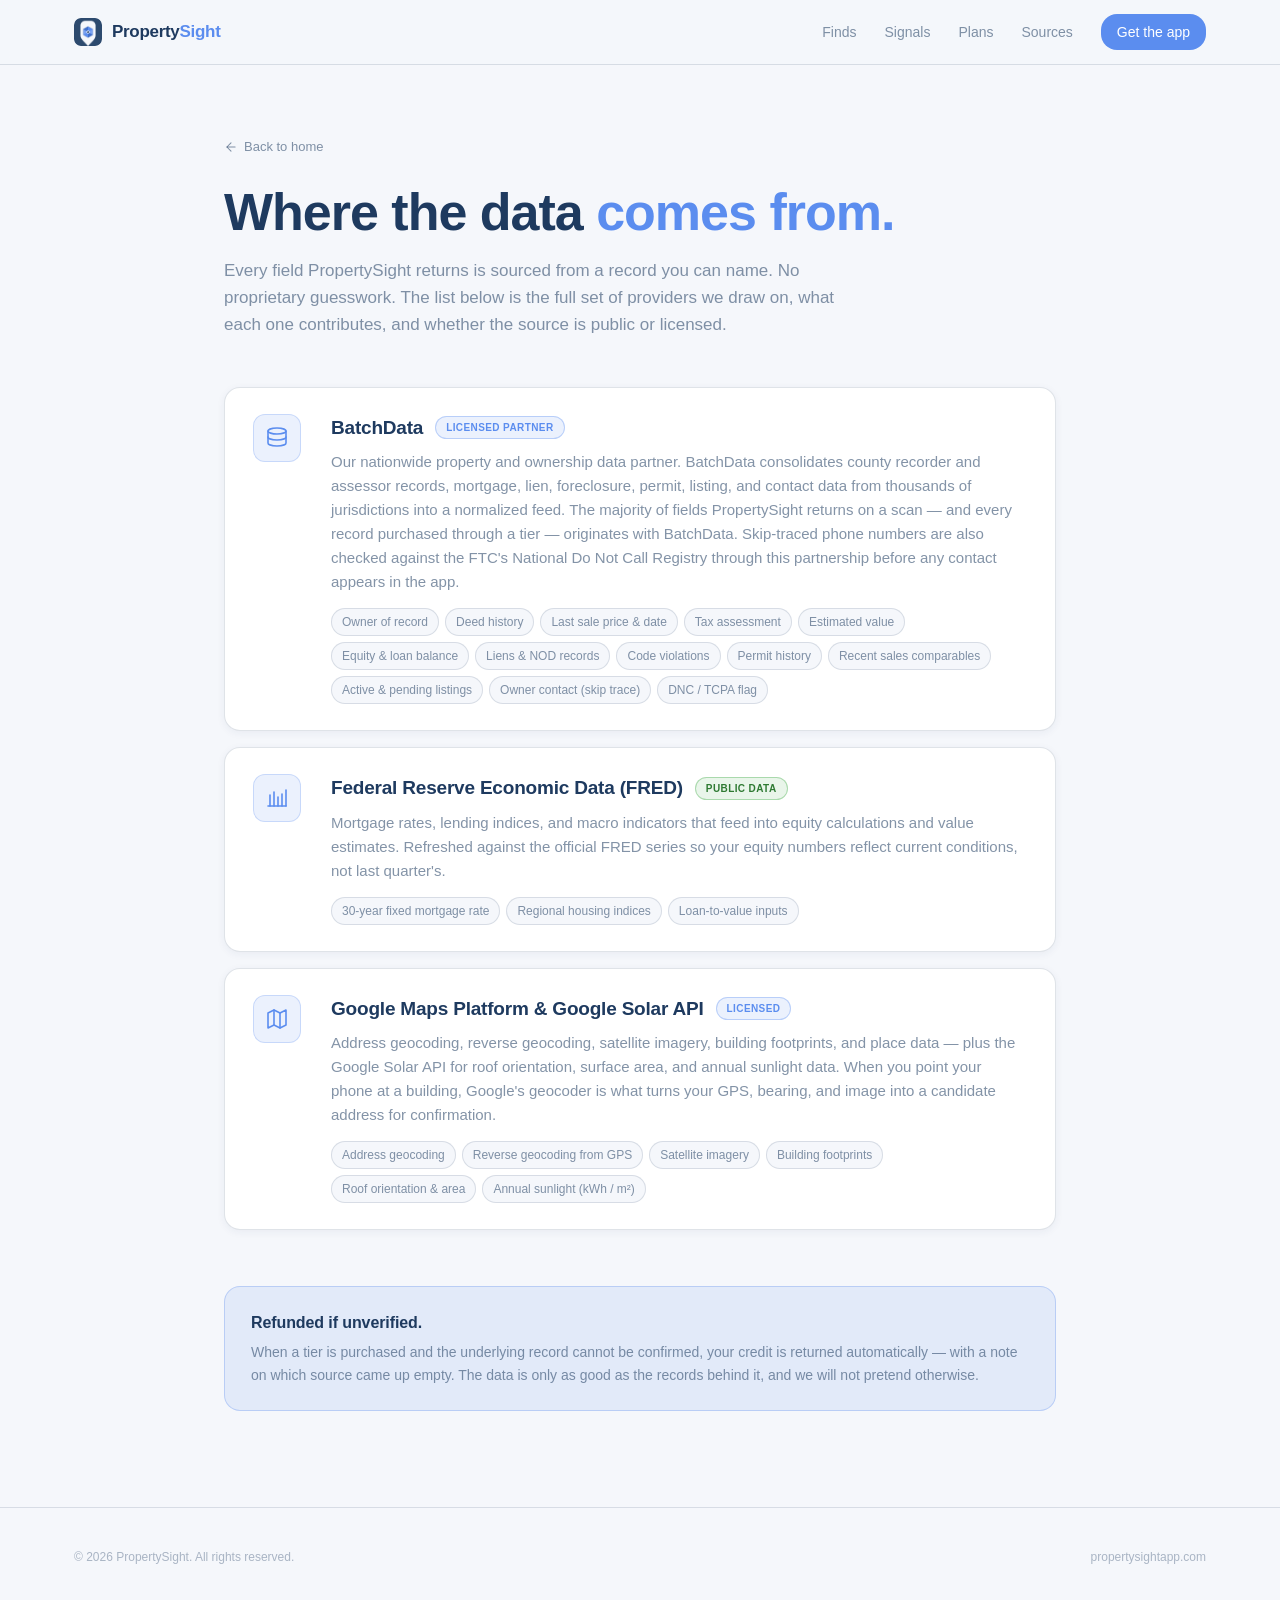
==== data-sources.html @ 175a54fc "Add files via upload" ====
<!DOCTYPE html>
<html lang="en">
<head>
  <meta charset="UTF-8" />
  <meta name="viewport" content="width=device-width, initial-scale=1.0" />
  <title>Data Sources — PropertySight</title>
  <meta name="description" content="Where PropertySight's property data comes from — county records, federal data, mapping providers, and licensed property-data partners." />
  <link rel="icon" type="image/png" href="assets/propertysight_icon.png" />
  <link rel="stylesheet" href="styles.css" />
  <style>
    .doc {
      max-width: 880px;
      margin: 0 auto;
      padding: 72px 24px 96px;
    }
    .doc-head h1 {
      font-size: clamp(36px, 5vw, 52px);
      font-weight: 700;
      letter-spacing: -1px;
      line-height: 1.05;
      margin: 0;
      text-wrap: balance;
    }
    .doc-head h1 .accent { color: var(--accent); }
    .doc-head .lead {
      margin-top: 18px;
      font-size: 17px;
      line-height: 1.6;
      color: var(--fg-muted);
      max-width: 640px;
    }
    .doc .back {
      display: inline-flex;
      align-items: center;
      gap: 6px;
      font-size: 13px;
      color: var(--fg-muted);
      text-decoration: none;
      margin-bottom: 28px;
    }
    .doc .back:hover { color: var(--fg); }

    .source-list {
      margin-top: 48px;
      display: flex;
      flex-direction: column;
      gap: 16px;
    }
    .source {
      background: var(--surface);
      border: 1px solid var(--border);
      border-radius: var(--r-md);
      padding: 26px 28px;
      box-shadow: var(--shadow-card);
      display: grid;
      grid-template-columns: 56px 1fr;
      gap: 22px;
      align-items: start;
    }
    @media (max-width: 640px) {
      .source { grid-template-columns: 1fr; gap: 14px; padding: 22px; }
    }
    .source-ic {
      width: 48px; height: 48px;
      border-radius: 12px;
      background: var(--accent-soft);
      border: 1px solid rgba(91,141,239,0.25);
      display: inline-flex; align-items: center; justify-content: center;
      color: var(--accent);
    }
    .source-head {
      display: flex;
      align-items: center;
      gap: 12px;
      flex-wrap: wrap;
      margin-bottom: 8px;
    }
    .source-title {
      font-size: 19px;
      font-weight: 700;
      letter-spacing: -0.2px;
      color: var(--fg);
      margin: 0;
    }
    .source-kind {
      display: inline-flex;
      align-items: center;
      padding: 3px 10px;
      border-radius: 9999px;
      font-size: 10px;
      font-weight: 600;
      letter-spacing: 0.4px;
      text-transform: uppercase;
      background: var(--accent-soft);
      border: 1px solid rgba(91,141,239,0.35);
      color: var(--accent);
    }
    .source-kind.public {
      background: rgba(76,175,80,0.12);
      border-color: rgba(76,175,80,0.4);
      color: #2f7a33;
    }
    .source-body {
      font-size: 15px;
      line-height: 1.6;
      color: var(--fg-muted);
      margin: 0 0 14px;
    }
    .source-fields {
      list-style: none;
      padding: 0;
      margin: 0;
      display: flex;
      flex-wrap: wrap;
      gap: 6px;
    }
    .source-fields li {
      font-size: 12px;
      font-weight: 500;
      padding: 4px 10px;
      border-radius: 9999px;
      background: var(--bg);
      border: 1px solid var(--border);
      color: var(--fg-muted);
    }

    .doc-note {
      margin-top: 56px;
      padding: 24px 26px;
      background: var(--accent-soft);
      border: 1px solid rgba(91,141,239,0.3);
      border-radius: var(--r-md);
    }
    .doc-note h3 {
      font-size: 16px;
      font-weight: 700;
      color: var(--fg);
      margin: 0 0 6px;
      letter-spacing: -0.1px;
    }
    .doc-note p {
      font-size: 14px;
      line-height: 1.6;
      color: var(--fg-muted);
      margin: 0;
    }
  </style>
</head>
<body>

  <nav class="nav">
    <div class="container nav-inner">
      <a class="nav-brand" href="index.html">
        <img src="assets/propertysight_icon.png" alt="" />
        <span class="word">Property<span class="sight">Sight</span></span>
      </a>
      <div class="nav-links">
        <a href="index.html#finds">Finds</a>
        <a href="index.html#signals">Signals</a>
        <a href="index.html#unlocks">Plans</a>
        <a href="data-sources.html">Sources</a>
        <a class="store-pill" href="index.html">Get the app</a>
      </div>
    </div>
  </nav>

  <main class="doc">
    <a class="back" href="index.html">
      <svg width="14" height="14" viewBox="0 0 24 24" fill="none" stroke="currentColor" stroke-width="1.8" stroke-linecap="round" stroke-linejoin="round">
        <line x1="19" y1="12" x2="5" y2="12"/>
        <polyline points="12 19 5 12 12 5"/>
      </svg>
      Back to home
    </a>

    <div class="doc-head">
      <h1>Where the data <span class="accent">comes from.</span></h1>
      <p class="lead">Every field PropertySight returns is sourced from a record you can name. No proprietary guesswork. The list below is the full set of providers we draw on, what each one contributes, and whether the source is public or licensed.</p>
    </div>

    <div class="source-list">

      <!-- BatchData -->
      <div class="source">
        <div class="source-ic">
          <svg width="24" height="24" viewBox="0 0 24 24" fill="none" stroke="currentColor" stroke-width="1.6" stroke-linecap="round" stroke-linejoin="round">
            <ellipse cx="12" cy="5" rx="9" ry="3"/>
            <path d="M3 5v6c0 1.66 4.03 3 9 3s9-1.34 9-3V5"/>
            <path d="M3 11v6c0 1.66 4.03 3 9 3s9-1.34 9-3v-6"/>
          </svg>
        </div>
        <div>
          <div class="source-head">
            <h2 class="source-title">BatchData</h2>
            <span class="source-kind">Licensed partner</span>
          </div>
          <p class="source-body">Our nationwide property and ownership data partner. BatchData consolidates county recorder and assessor records, mortgage, lien, foreclosure, permit, listing, and contact data from thousands of jurisdictions into a normalized feed. The majority of fields PropertySight returns on a scan — and every record purchased through a tier — originates with BatchData. Skip-traced phone numbers are also checked against the FTC's National Do Not Call Registry through this partnership before any contact appears in the app.</p>
          <ul class="source-fields">
            <li>Owner of record</li>
            <li>Deed history</li>
            <li>Last sale price &amp; date</li>
            <li>Tax assessment</li>
            <li>Estimated value</li>
            <li>Equity &amp; loan balance</li>
            <li>Liens &amp; NOD records</li>
            <li>Code violations</li>
            <li>Permit history</li>
            <li>Recent sales comparables</li>
            <li>Active &amp; pending listings</li>
            <li>Owner contact (skip trace)</li>
            <li>DNC / TCPA flag</li>
          </ul>
        </div>
      </div>

      <!-- Federal Reserve -->
      <div class="source">
        <div class="source-ic">
          <svg width="24" height="24" viewBox="0 0 24 24" fill="none" stroke="currentColor" stroke-width="1.6" stroke-linecap="round" stroke-linejoin="round">
            <path d="M3 20h18"/>
            <path d="M5 20V9"/><path d="M9 20V6"/>
            <path d="M13 20V11"/><path d="M17 20V8"/>
            <path d="M21 20V4"/>
          </svg>
        </div>
        <div>
          <div class="source-head">
            <h2 class="source-title">Federal Reserve Economic Data (FRED)</h2>
            <span class="source-kind public">Public data</span>
          </div>
          <p class="source-body">Mortgage rates, lending indices, and macro indicators that feed into equity calculations and value estimates. Refreshed against the official FRED series so your equity numbers reflect current conditions, not last quarter's.</p>
          <ul class="source-fields">
            <li>30-year fixed mortgage rate</li>
            <li>Regional housing indices</li>
            <li>Loan-to-value inputs</li>
          </ul>
        </div>
      </div>

      <!-- Google Maps + Solar -->
      <div class="source">
        <div class="source-ic">
          <svg width="24" height="24" viewBox="0 0 24 24" fill="none" stroke="currentColor" stroke-width="1.6" stroke-linecap="round" stroke-linejoin="round">
            <polygon points="3 6 9 3 15 6 21 3 21 18 15 21 9 18 3 21 3 6"/>
            <line x1="9" y1="3" x2="9" y2="18"/>
            <line x1="15" y1="6" x2="15" y2="21"/>
          </svg>
        </div>
        <div>
          <div class="source-head">
            <h2 class="source-title">Google Maps Platform &amp; Google Solar API</h2>
            <span class="source-kind">Licensed</span>
          </div>
          <p class="source-body">Address geocoding, reverse geocoding, satellite imagery, building footprints, and place data — plus the Google Solar API for roof orientation, surface area, and annual sunlight data. When you point your phone at a building, Google's geocoder is what turns your GPS, bearing, and image into a candidate address for confirmation.</p>
          <ul class="source-fields">
            <li>Address geocoding</li>
            <li>Reverse geocoding from GPS</li>
            <li>Satellite imagery</li>
            <li>Building footprints</li>
            <li>Roof orientation &amp; area</li>
            <li>Annual sunlight (kWh / m²)</li>
          </ul>
        </div>
      </div>

      <!-- removed: Recent sales card (folded into BatchData) -->

      <!-- removed: DNC card (folded into BatchData) -->

    </div>

    <div class="doc-note">
      <h3>Refunded if unverified.</h3>
      <p>When a tier is purchased and the underlying record cannot be confirmed, your credit is returned automatically — with a note on which source came up empty. The data is only as good as the records behind it, and we will not pretend otherwise.</p>
    </div>

  </main>

  <footer class="footer">
    <div class="container">
      <div class="footer-meta" style="margin-top:0;border-top:0;padding-top:0;">
        <span>© 2026 PropertySight. All rights reserved.</span>
        <span>propertysightapp.com</span>
      </div>
    </div>
  </footer>

</body>
</html>
---- styles.css ----
/* ============================================================
   PropertySight marketing site
   Layered on top of assets/colors_and_type.css
   ============================================================ */

@import "assets/colors_and_type.css";

* { box-sizing: border-box; }
html, body { margin: 0; padding: 0; }
body {
  background: var(--bg);
  color: var(--fg);
  font-family: var(--font-sans);
  font-size: var(--t-body-size);
  line-height: 1.5;
  -webkit-font-smoothing: antialiased;
}

a { color: inherit; }

.container {
  width: 100%;
  max-width: 1180px;
  margin: 0 auto;
  padding: 0 24px;
}

/* ── Site nav ─────────────────────────────────────────────── */
.nav {
  position: sticky;
  top: 0;
  z-index: 20;
  background: rgba(245, 247, 251, 0.82);
  backdrop-filter: saturate(140%) blur(8px);
  -webkit-backdrop-filter: saturate(140%) blur(8px);
  border-bottom: 1px solid var(--border);
}
.nav-inner {
  display: flex;
  align-items: center;
  justify-content: space-between;
  height: 64px;
}
.nav-brand {
  display: inline-flex;
  align-items: center;
  gap: 10px;
  text-decoration: none;
  color: var(--fg);
}
.nav-brand img { width: 28px; height: 28px; border-radius: 7px; }
.nav-brand .word {
  font-size: 17px;
  font-weight: 700;
  letter-spacing: -0.3px;
}
.nav-brand .word .sight { color: var(--accent); }
.nav-links {
  display: inline-flex;
  align-items: center;
  gap: 28px;
}
.nav-links a {
  font-size: 14px;
  font-weight: 500;
  color: var(--fg-muted);
  text-decoration: none;
  transition: color var(--t-fast) var(--ease);
}
.nav-links a:hover { color: var(--fg); }
@media (max-width: 640px) {
  .nav-links a:not(.store-pill) { display: none; }
}
.store-pill {
  height: 36px;
  padding: 0 16px;
  border-radius: var(--r-md);
  background: var(--accent);
  color: #fff !important;
  font-size: 13px;
  font-weight: 600;
  display: inline-flex;
  align-items: center;
  gap: 6px;
  text-decoration: none;
}

/* ── Hero ─────────────────────────────────────────────────── */
.hero {
  padding: 64px 0 80px;
}
.hero-eyebrow {
  font-size: var(--t-overline-size);
  font-weight: var(--t-overline-weight);
  letter-spacing: var(--t-overline-tracking);
  color: var(--fg-muted);
  text-transform: uppercase;
  margin-bottom: 20px;
  display: inline-flex;
  align-items: center;
  gap: 8px;
}
.hero-eyebrow .dot {
  width: 6px; height: 6px; border-radius: 50%; background: var(--accent);
}
.hero-headline {
  font-size: clamp(40px, 6.4vw, 64px);
  font-weight: 700;
  letter-spacing: -1.2px;
  line-height: 1.04;
  margin: 0;
  text-wrap: balance;
}
.hero-headline .accent { color: var(--accent); }
.hero-sub {
  margin-top: 20px;
  font-size: 17px;
  line-height: 1.55;
  color: var(--fg-muted);
  max-width: 480px;
  text-wrap: pretty;
}
.hero-cta-row {
  margin-top: 28px;
  display: inline-flex;
  flex-wrap: wrap;
  gap: 10px;
  align-items: center;
}
.hero-meta {
  margin-top: 18px;
  display: inline-flex;
  align-items: center;
  gap: 10px;
  font-size: 13px;
  color: var(--fg-muted);
}
.hero-meta .sep { width: 3px; height: 3px; border-radius: 50%; background: currentColor; opacity: 0.5; }

/* Hero 3-pillar promise */
.pillars {
  margin-top: 36px;
  display: grid;
  grid-template-columns: repeat(3, 1fr);
  gap: 14px;
  max-width: 560px;
}
@media (max-width: 540px) {
  .pillars { grid-template-columns: 1fr; gap: 10px; }
}
.pillar {
  background: var(--surface);
  border: 1px solid var(--border);
  border-radius: var(--r-md);
  padding: 14px;
  display: flex;
  flex-direction: column;
  gap: 6px;
}
.pillar-ic {
  width: 30px; height: 30px;
  border-radius: 8px;
  background: var(--accent-soft);
  border: 1px solid rgba(91,141,239,0.25);
  display: inline-flex; align-items: center; justify-content: center;
}
.pillar-title {
  font-size: 14px;
  font-weight: 700;
  color: var(--fg);
  letter-spacing: -0.1px;
  margin-top: 2px;
}
.pillar-body {
  font-size: 12.5px;
  color: var(--fg-muted);
  line-height: 1.45;
}

/* Scene eyebrows for the narrative */
.scene-eyebrow {
  display: inline-flex;
  align-items: center;
  gap: 12px;
  font-size: var(--t-overline-size);
  font-weight: var(--t-overline-weight);
  letter-spacing: var(--t-overline-tracking);
  color: var(--accent);
  text-transform: uppercase;
  margin-bottom: 14px;
}
.scene-num {
  display: inline-flex;
  align-items: center;
  justify-content: center;
  width: 28px; height: 28px;
  border-radius: 50%;
  background: var(--accent);
  color: #fff;
  font-size: 11px;
  font-weight: 700;
  letter-spacing: 0.4px;
}

/* Signal cards */
.signal-grid {
  margin-top: 48px;
  display: grid;
  grid-template-columns: repeat(auto-fit, minmax(220px, 1fr));
  gap: 14px;
}
.signal-card {
  background: var(--surface);
  border: 1px solid var(--border);
  border-radius: var(--r-md);
  padding: 22px;
  display: flex;
  flex-direction: column;
  gap: 10px;
  box-shadow: var(--shadow-card);
  transition: transform var(--t-fast) var(--ease);
}
.signal-card:hover { transform: translateY(-2px); }
.signal-card-head {
  display: inline-flex;
  align-items: center;
  gap: 10px;
}
.signal-dot {
  width: 10px; height: 10px; border-radius: 50%;
  flex-shrink: 0;
}
.signal-card-label {
  font-size: 14px;
  font-weight: 700;
  letter-spacing: -0.1px;
}
.signal-card-body {
  font-size: 13.5px;
  color: var(--fg-muted);
  line-height: 1.55;
}

/* Closing CTA */
.section.closing { padding: 96px 0 112px; }
.closing-card {
  max-width: 720px;
  margin: 0 auto;
  text-align: center;
}
.closing-card h2 {
  font-size: clamp(32px, 4vw, 44px);
  font-weight: 700;
  letter-spacing: -0.8px;
  line-height: 1.1;
  margin: 0;
  text-wrap: balance;
}
.closing-card p {
  margin-top: 16px;
  font-size: 16px;
  color: var(--fg-muted);
  line-height: 1.55;
  max-width: 520px;
  margin-left: auto;
  margin-right: auto;
}

/* App-store badge */
.store-badge {
  display: inline-flex;
  align-items: center;
  gap: 10px;
  height: 52px;
  padding: 0 18px 0 16px;
  border-radius: var(--r-md);
  background: var(--accent-strong);
  color: #fff;
  text-decoration: none;
  border: 0;
  transition: transform var(--t-fast) var(--ease), box-shadow var(--t-fast) var(--ease);
}
.store-badge:hover { transform: translateY(-1px); box-shadow: var(--shadow-pop); }
.store-badge svg { width: 24px; height: 24px; flex-shrink: 0; }
.store-badge .stack { display: flex; flex-direction: column; line-height: 1.1; text-align: left; }
.store-badge .stack .small { font-size: 10px; opacity: 0.78; }
.store-badge .stack .big { font-size: 15px; font-weight: 600; letter-spacing: -0.2px; }

/* Hero layout variants */
.hero-grid {
  display: grid;
  grid-template-columns: 1.05fr 0.95fr;
  gap: 48px;
  align-items: center;
}
.hero-grid.inverted {
  grid-template-columns: 0.95fr 1.05fr;
}
.hero-grid.inverted .hero-copy { order: 2; }
.hero-grid.inverted .hero-visual { order: 1; }
.hero-grid.centered {
  grid-template-columns: 1fr;
  text-align: center;
  gap: 56px;
}
.hero-grid.centered .hero-eyebrow,
.hero-grid.centered .hero-cta-row,
.hero-grid.centered .hero-meta {
  justify-content: center;
}
.hero-grid.centered .hero-sub {
  margin-left: auto;
  margin-right: auto;
}
.hero-grid.centered .hero-visual {
  display: flex;
  justify-content: center;
}

@media (max-width: 880px) {
  .hero-grid,
  .hero-grid.inverted {
    grid-template-columns: 1fr;
    gap: 56px;
    text-align: left;
  }
  .hero-grid.inverted .hero-copy { order: 1; }
  .hero-grid.inverted .hero-visual { order: 2; }
}

/* ── Section primitives ───────────────────────────────────── */
.section {
  padding: 88px 0;
  border-top: 1px solid var(--border);
}
.section.surface { background: var(--surface); }
.section-eyebrow {
  font-size: var(--t-overline-size);
  font-weight: var(--t-overline-weight);
  letter-spacing: var(--t-overline-tracking);
  color: var(--accent);
  text-transform: uppercase;
  margin-bottom: 14px;
}
.section-title {
  font-size: clamp(28px, 4vw, 38px);
  font-weight: 700;
  letter-spacing: -0.6px;
  line-height: 1.1;
  margin: 0;
  max-width: 620px;
}
.section-sub {
  margin-top: 14px;
  font-size: 16px;
  color: var(--fg-muted);
  max-width: 560px;
  line-height: 1.55;
}

/* ── How-it-works steps ───────────────────────────────────── */
.steps {
  margin-top: 56px;
  display: grid;
  grid-template-columns: repeat(3, 1fr);
  gap: 20px;
}
@media (max-width: 880px) {
  .steps { grid-template-columns: 1fr; }
}
.step {
  background: var(--bg);
  border: 1px solid var(--border);
  border-radius: var(--r-md);
  padding: 28px;
  display: flex;
  flex-direction: column;
  gap: 14px;
  min-height: 220px;
}
.section.surface .step { background: var(--surface); }
.section:not(.surface) .step { background: var(--surface); }
.step-num {
  font-size: 11px;
  font-weight: 700;
  letter-spacing: 0.8px;
  color: var(--fg-faint);
}
.step-title {
  font-size: 22px;
  font-weight: 700;
  letter-spacing: -0.3px;
  color: var(--fg);
  margin: 0;
}
.step-body {
  font-size: 15px;
  color: var(--fg-muted);
  line-height: 1.55;
  margin: 0;
}
.step-illus {
  height: 96px;
  display: flex;
  align-items: center;
  justify-content: center;
  margin-bottom: 4px;
}

/* ── What-you-get split ───────────────────────────────────── */
.facts-grid {
  margin-top: 48px;
  display: grid;
  grid-template-columns: 1fr 1fr;
  gap: 12px;
}
@media (max-width: 640px) {
  .facts-grid { grid-template-columns: 1fr; }
}
.fact {
  background: var(--surface);
  border: 1px solid var(--border);
  border-radius: var(--r-md);
  padding: 20px 22px;
  display: flex;
  flex-direction: column;
  gap: 6px;
  box-shadow: var(--shadow-card);
}
.section.surface .fact { background: var(--bg); }
.fact .label {
  font-size: 12px;
  font-weight: 600;
  letter-spacing: 0.6px;
  color: var(--fg-muted);
  text-transform: uppercase;
}
.fact .value {
  font-size: 22px;
  font-weight: 700;
  letter-spacing: -0.3px;
  color: var(--fg);
}
.fact .value.muted { color: var(--fg-muted); font-weight: 600; }

/* Tier system — included + paid */
.tier-pill {
  display: inline-flex;
  align-items: center;
  gap: 6px;
  padding: 4px 10px;
  border-radius: 9999px;
  font-size: 11px;
  font-weight: 600;
  letter-spacing: 0.4px;
  text-transform: uppercase;
}
.tier-pill-free {
  background: rgba(76, 175, 80, 0.14);
  border: 1px solid rgba(76, 175, 80, 0.4);
  color: #2f7a33;
}
.tier-pill-paid {
  background: var(--accent-soft);
  border: 1px solid rgba(91,141,239,0.4);
  color: var(--accent);
}
.tier-included {
  margin-top: 40px;
  padding: 28px;
  background: var(--bg);
  border: 1px solid var(--border);
  border-radius: var(--r-md);
}
.section.surface .tier-included { background: var(--bg); }
.tier-included-head {
  display: flex;
  align-items: center;
  flex-wrap: wrap;
  gap: 14px;
  margin-bottom: 18px;
}
.tier-included-title {
  font-size: 15px;
  font-weight: 600;
  color: var(--fg);
}
.included-list {
  list-style: none;
  padding: 0;
  margin: 0;
  display: grid;
  grid-template-columns: repeat(auto-fit, minmax(220px, 1fr));
  gap: 10px 20px;
}
.included-list li {
  display: inline-flex;
  align-items: center;
  gap: 10px;
  font-size: 15px;
  color: var(--fg);
  font-weight: 500;
}
.included-list .check {
  width: 22px; height: 22px; border-radius: 50%;
  background: rgba(76, 175, 80, 0.18);
  display: inline-flex;
  align-items: center;
  justify-content: center;
  flex-shrink: 0;
}

.tier-head {
  margin-top: 56px;
  display: flex;
  align-items: center;
  flex-wrap: wrap;
  gap: 14px;
  margin-bottom: 20px;
}
.tier-grid {
  display: grid;
  grid-template-columns: repeat(4, 1fr);
  gap: 12px;
}
@media (max-width: 980px) {
  .tier-grid { grid-template-columns: repeat(2, 1fr); }
}
@media (max-width: 540px) {
  .tier-grid { grid-template-columns: 1fr; }
}
.tier-card {
  background: var(--surface);
  border: 1px solid var(--border);
  border-radius: var(--r-md);
  padding: 22px;
  display: flex;
  flex-direction: column;
  gap: 10px;
  box-shadow: var(--shadow-card);
  transition: transform var(--t-fast) var(--ease), box-shadow var(--t-fast) var(--ease), border-color var(--t-fast) var(--ease);
}
.tier-card:hover {
  transform: translateY(-2px);
  box-shadow: var(--shadow-pop);
  border-color: rgba(91,141,239,0.4);
}
.section.surface .tier-card { background: var(--bg); }
.tier-ic {
  width: 40px; height: 40px;
  border-radius: 10px;
  background: var(--accent-soft);
  border: 1px solid rgba(91,141,239,0.25);
  display: inline-flex;
  align-items: center;
  justify-content: center;
  margin-bottom: 6px;
}
.tier-name {
  font-size: 17px;
  font-weight: 700;
  color: var(--fg);
  letter-spacing: -0.2px;
}
.tier-lines {
  list-style: none;
  padding: 0;
  margin: 6px 0 0;
  display: flex;
  flex-direction: column;
  gap: 8px;
}
.tier-lines li {
  font-size: 13px;
  color: var(--fg-muted);
  line-height: 1.5;
  padding-left: 14px;
  position: relative;
}
.tier-lines li::before {
  content: '';
  position: absolute;
  left: 0; top: 8px;
  width: 4px; height: 4px;
  border-radius: 50%;
  background: var(--accent);
  opacity: 0.55;
}

/* ── Signal chips section ────────────────────────────────── */
.signal-row {
  margin-top: 36px;
  display: flex;
  flex-wrap: wrap;
  gap: 10px;
}
.signal-chip {
  display: inline-flex;
  align-items: center;
  gap: 6px;
  padding: 10px 14px;
  border-radius: var(--r-sm);
  font-size: 13px;
  font-weight: 600;
}

/* ── Activity section ─────────────────────────────────────── */
.activity-grid,
.finds-grid {
  display: grid;
  grid-template-columns: 1.05fr 0.95fr;
  gap: 64px;
  align-items: center;
}
.finds-grid {
  grid-template-columns: 0.95fr 1.05fr; /* phones on the left */
}
@media (max-width: 880px) {
  .activity-grid,
  .finds-grid { grid-template-columns: 1fr; gap: 56px; }
  .finds-grid .finds-visual { order: 2; }
  .finds-grid .finds-copy { order: 1; }
}
.activity-visual,
.finds-visual {
  position: relative;
  display: flex;
  justify-content: center;
}
.finds-phones {
  position: relative;
  display: flex;
  align-items: flex-start;
  justify-content: center;
  z-index: 1;
}
.activity-bullets {
  margin-top: 36px;
  display: flex;
  flex-direction: column;
  gap: 24px;
  max-width: 520px;
}
.activity-bullet {
  display: grid;
  grid-template-columns: 44px 1fr;
  gap: 14px;
  align-items: start;
}
.bullet-ic {
  width: 36px; height: 36px; border-radius: 10px;
  background: var(--accent-soft);
  border: 1px solid rgba(91,141,239,0.25);
  display: inline-flex; align-items: center; justify-content: center;
  margin-top: 2px;
}
.bullet-title {
  font-size: 16px;
  font-weight: 700;
  color: var(--fg);
  letter-spacing: -0.15px;
  line-height: 1.35;
}
.bullet-body {
  font-size: 14px;
  color: var(--fg-muted);
  line-height: 1.55;
  margin-top: 4px;
}

/* ── Compliance band ──────────────────────────────────────── */
.compliance {
  background: var(--accent-soft);
  border: 1px solid rgba(91,141,239,0.35);
  border-radius: var(--r-md);
  padding: 28px;
  display: grid;
  grid-template-columns: auto 1fr;
  gap: 20px;
  align-items: start;
}
@media (max-width: 640px) {
  .compliance { grid-template-columns: 1fr; }
}
.compliance .ic {
  width: 44px; height: 44px; border-radius: 12px;
  background: var(--surface);
  border: 1px solid var(--border);
  display: inline-flex; align-items: center; justify-content: center;
  color: var(--accent);
}
.compliance h3 {
  font-size: 18px; font-weight: 700; color: var(--fg); margin: 0 0 6px;
  letter-spacing: -0.2px;
}
.compliance p {
  font-size: 14px; color: var(--fg-muted); margin: 0; line-height: 1.6;
}

/* ── Footer ───────────────────────────────────────────────── */
.footer {
  border-top: 1px solid var(--border);
  padding: 40px 0 56px;
  background: var(--bg);
}
.footer-inner {
  display: grid;
  grid-template-columns: 1.2fr 1fr 1fr;
  gap: 40px;
}
@media (max-width: 640px) {
  .footer-inner { grid-template-columns: 1fr; gap: 32px; }
}
.footer .col-title {
  font-size: 11px; font-weight: 600; letter-spacing: 0.8px;
  color: var(--fg-faint); text-transform: uppercase;
  margin-bottom: 14px;
}
.footer ul { list-style: none; padding: 0; margin: 0; display: flex; flex-direction: column; gap: 10px; }
.footer a {
  color: var(--fg-muted);
  text-decoration: none;
  font-size: 14px;
  transition: color var(--t-fast) var(--ease);
}
.footer a:hover { color: var(--fg); }
.footer-meta {
  margin-top: 40px;
  padding-top: 24px;
  border-top: 1px solid var(--border);
  display: flex;
  justify-content: space-between;
  align-items: center;
  flex-wrap: wrap;
  gap: 12px;
  font-size: 12px;
  color: var(--fg-faint);
}

/* ── Reveal on scroll ─────────────────────────────────────── */
.reveal { opacity: 0; transform: translateY(12px); transition: opacity 600ms var(--ease), transform 600ms var(--ease); }
.reveal.in { opacity: 1; transform: none; }
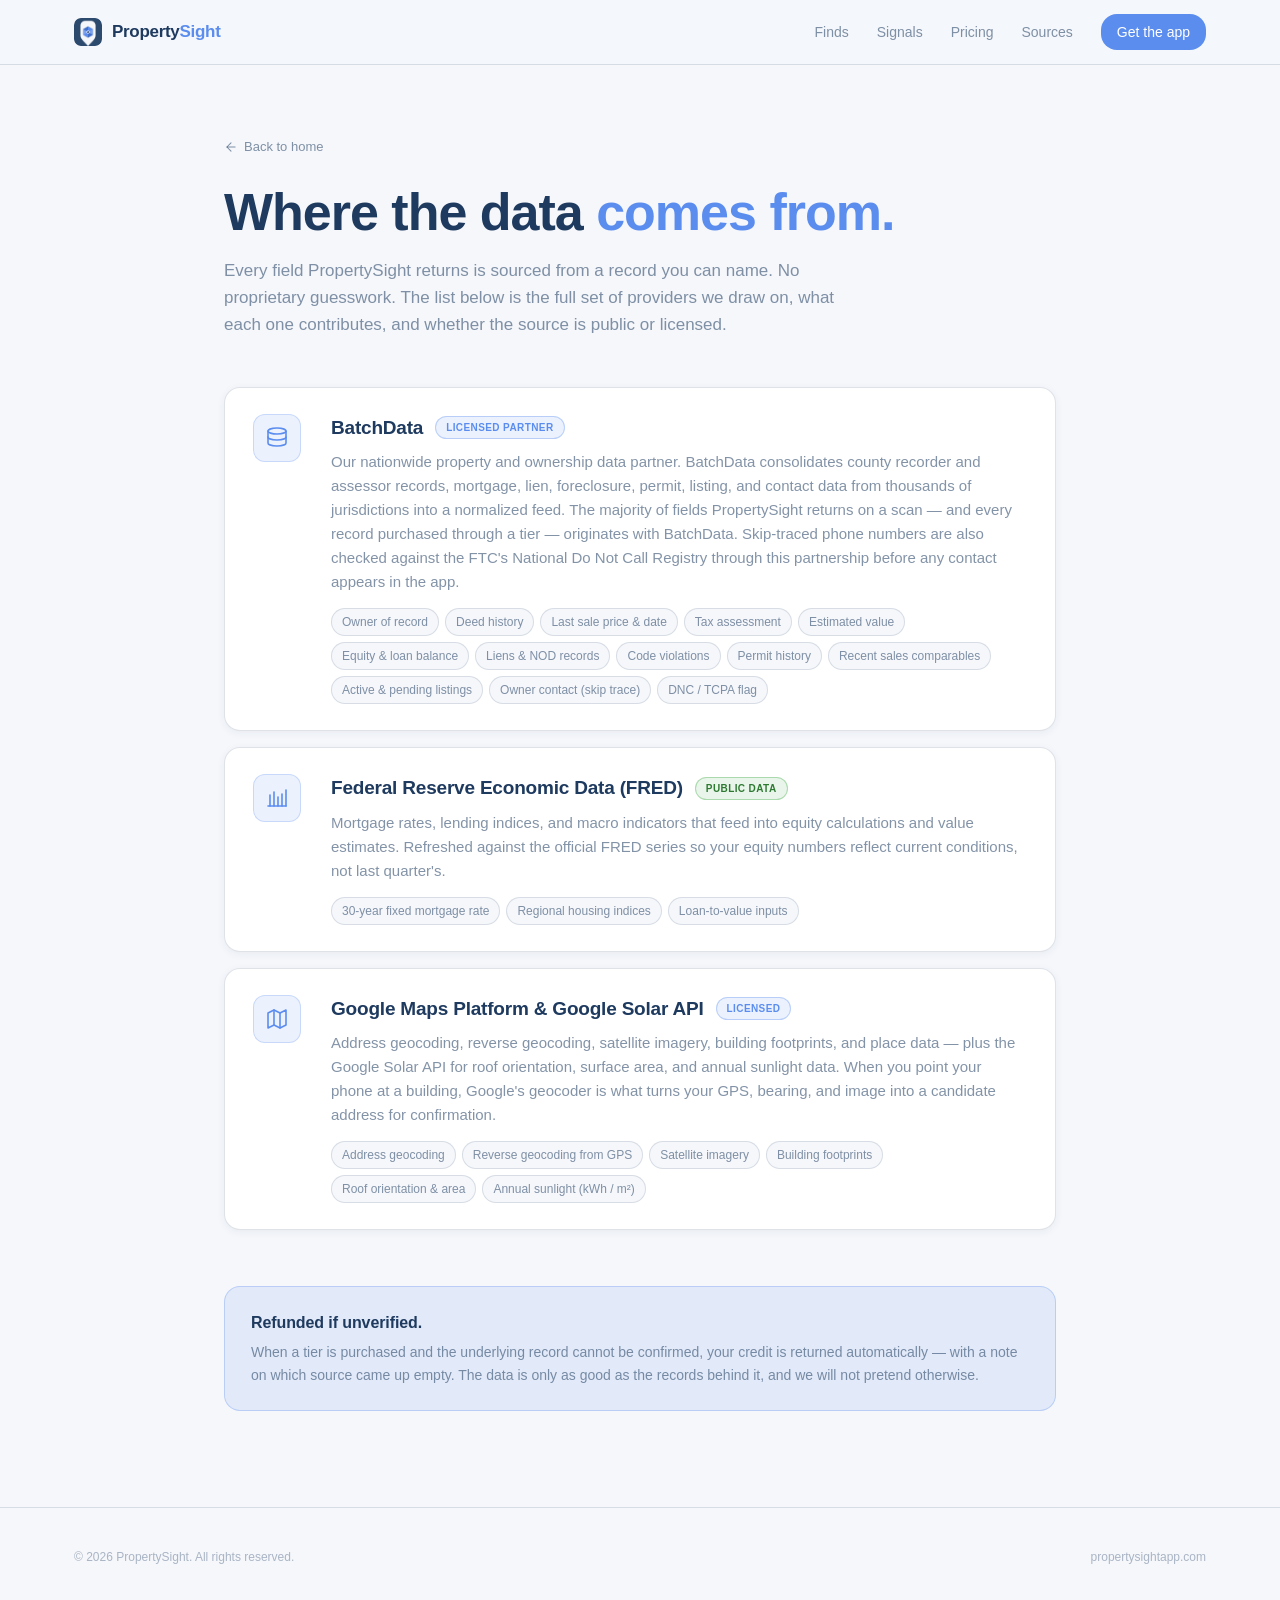
==== commit 7a096597: "Add files via upload Getting the header links to work right." ====
--- a/data-sources.html
+++ b/data-sources.html
@@ -157,7 +157,7 @@
       <div class="nav-links">
         <a href="index.html#finds">Finds</a>
         <a href="index.html#signals">Signals</a>
-        <a href="index.html#unlocks">Plans</a>
+        <a href="index.html#unlocks">Pricing</a>
         <a href="data-sources.html">Sources</a>
         <a class="store-pill" href="index.html">Get the app</a>
       </div>
--- a/styles.css
+++ b/styles.css
@@ -7,6 +7,12 @@
 
 * { box-sizing: border-box; }
 html, body { margin: 0; padding: 0; }
+html {
+  scroll-behavior: smooth;
+  scroll-padding-top: 88px; /* clear the 64px sticky nav + breathing room */
+}
+/* Anchored sections clear the sticky nav when jumped to */
+section[id] { scroll-margin-top: 88px; }
 body {
   background: var(--bg);
   color: var(--fg);
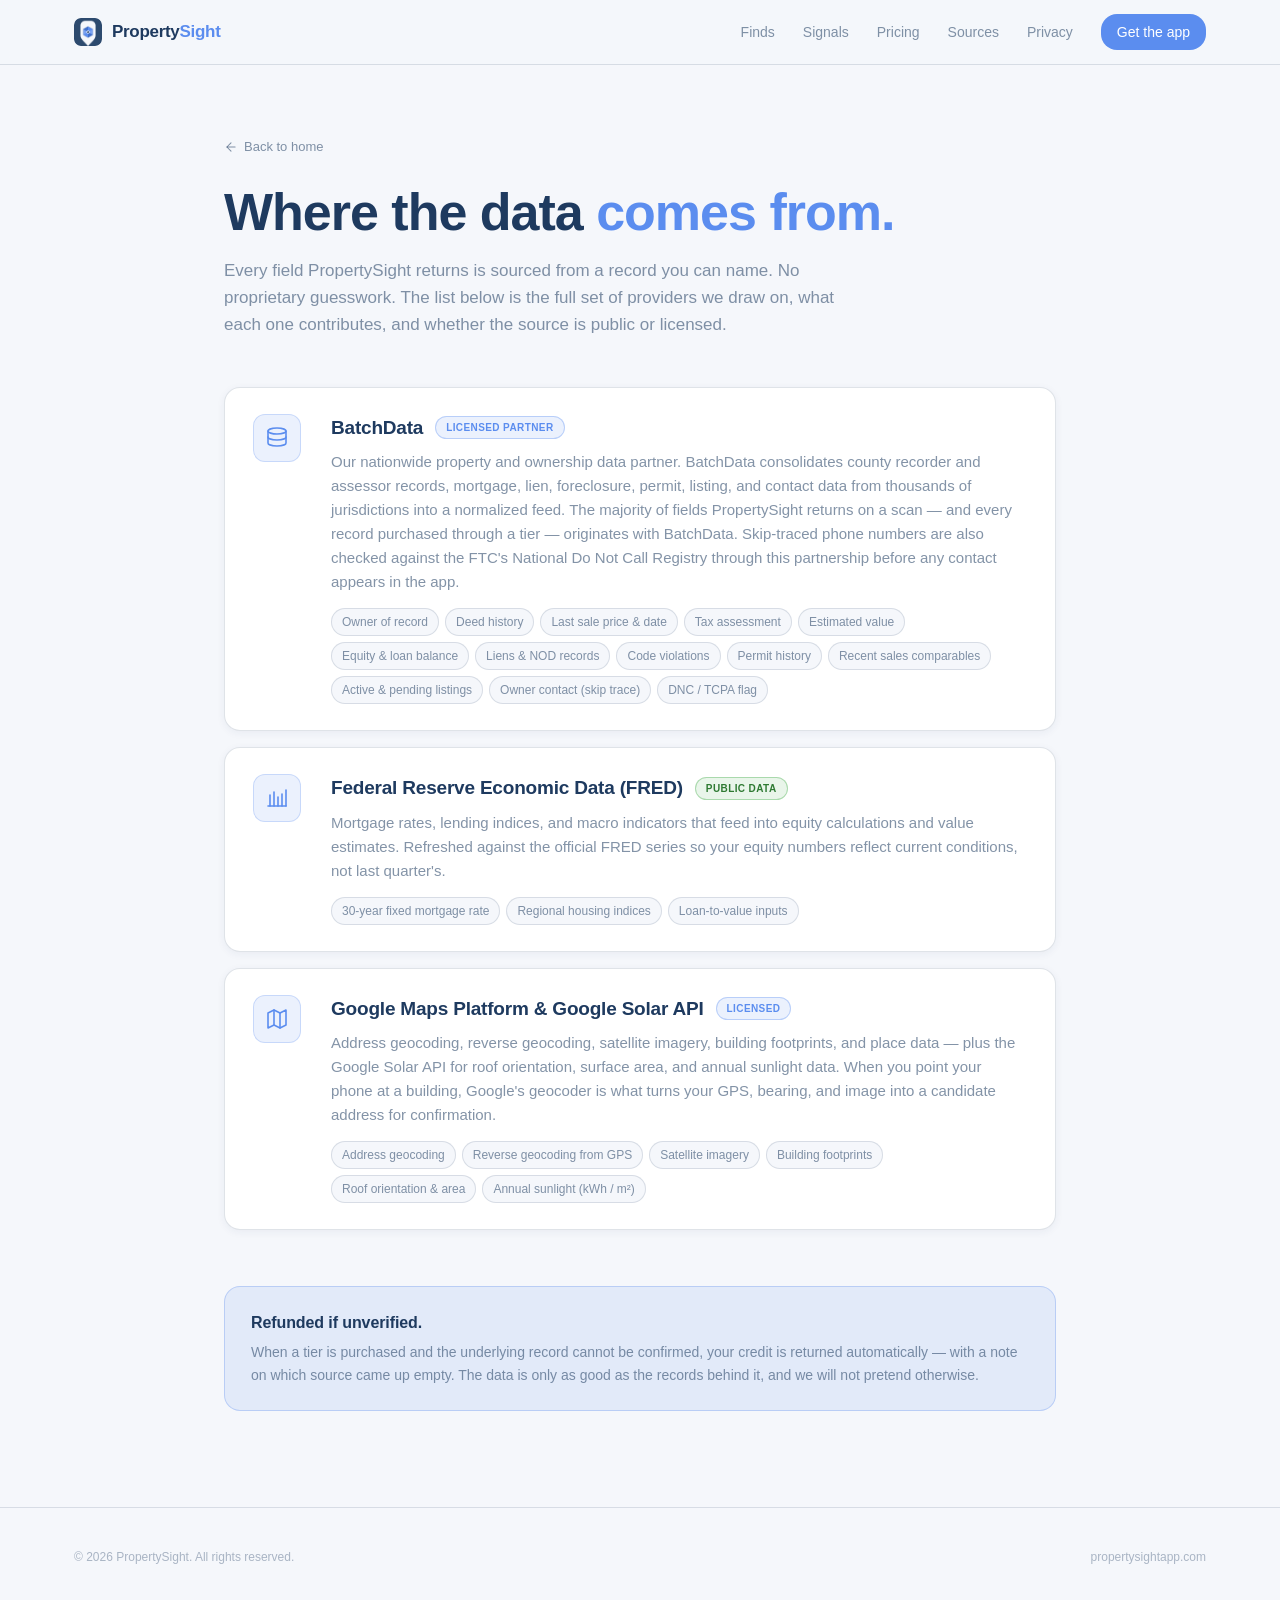
==== commit 5f84354d: "Add files via upload Still getting the headers right" ====
--- a/data-sources.html
+++ b/data-sources.html
@@ -159,6 +159,7 @@
         <a href="index.html#signals">Signals</a>
         <a href="index.html#unlocks">Pricing</a>
         <a href="data-sources.html">Sources</a>
+        <a href="privacy.html">Privacy</a>
         <a class="store-pill" href="index.html">Get the app</a>
       </div>
     </div>
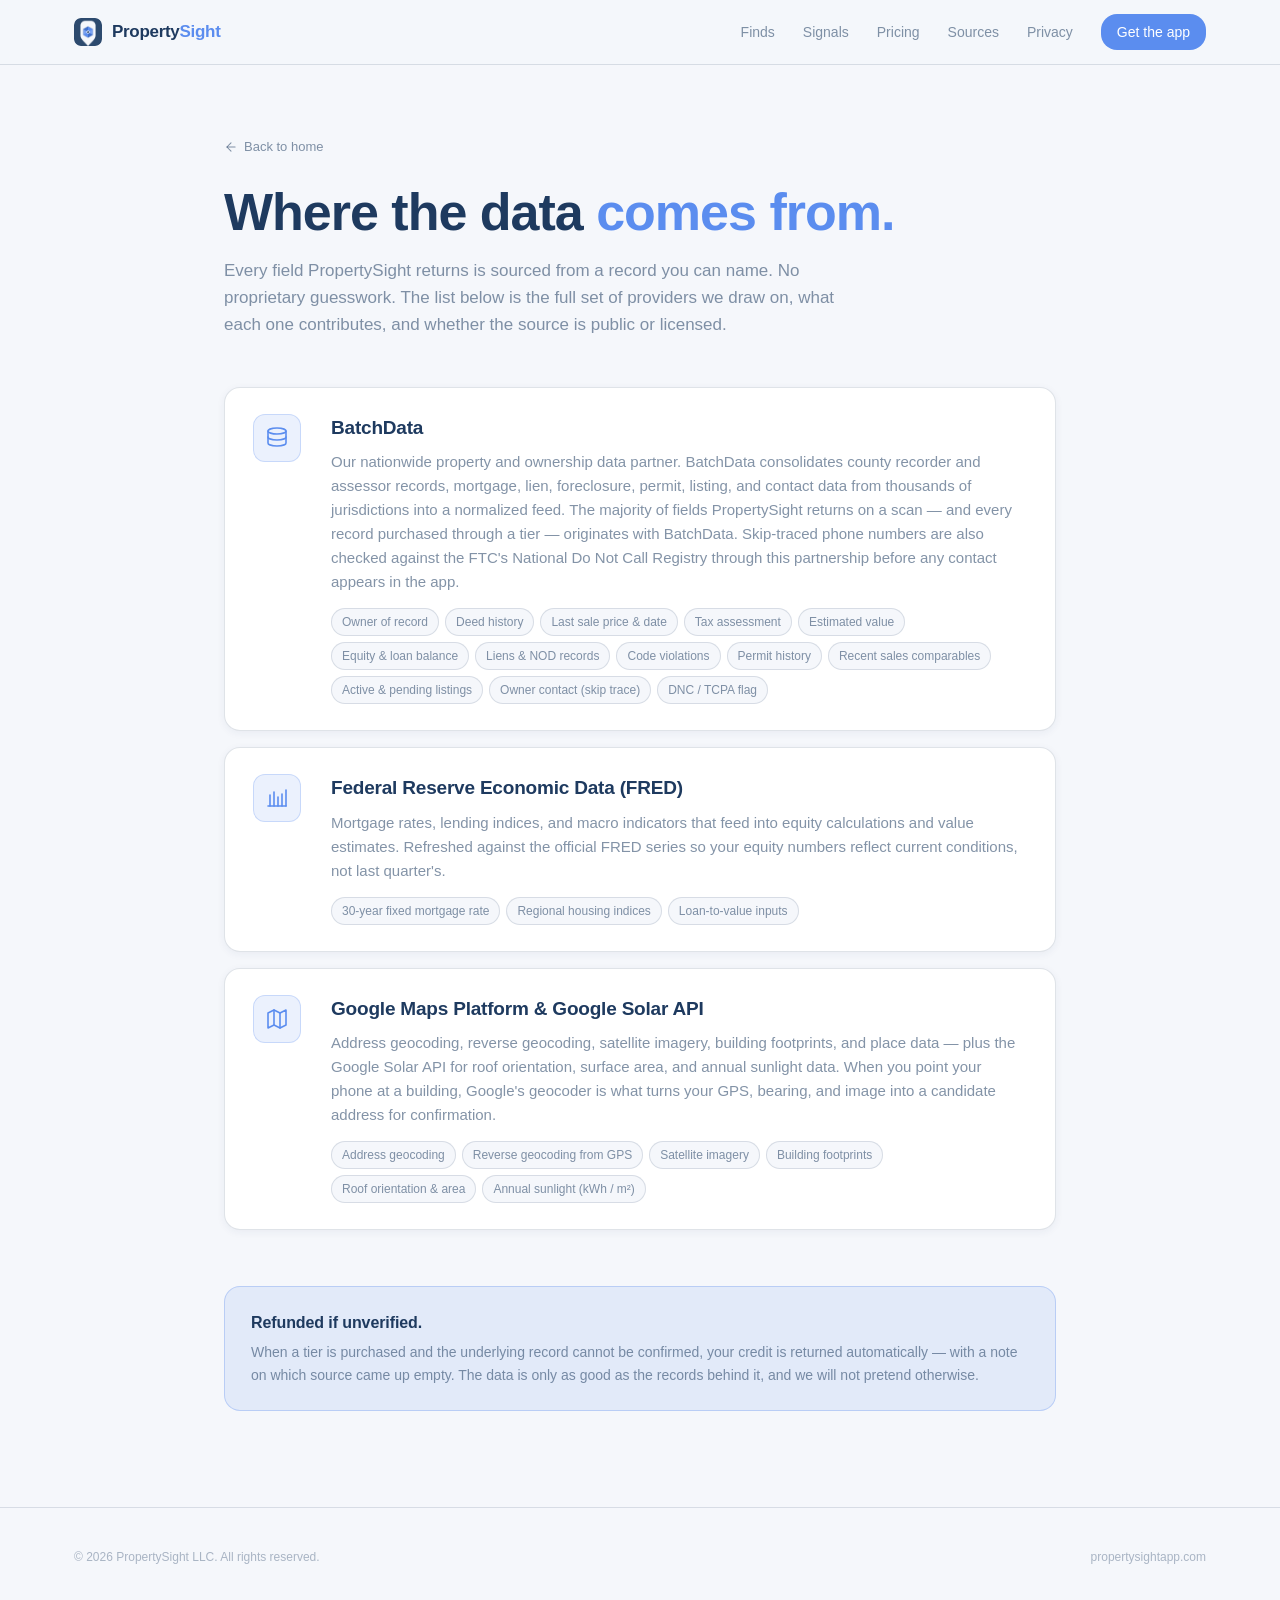
==== commit ba705ed4: "Add files via upload Added language for the LLC and sunset policy." ====
--- a/data-sources.html
+++ b/data-sources.html
@@ -193,7 +193,6 @@
         <div>
           <div class="source-head">
             <h2 class="source-title">BatchData</h2>
-            <span class="source-kind">Licensed partner</span>
           </div>
           <p class="source-body">Our nationwide property and ownership data partner. BatchData consolidates county recorder and assessor records, mortgage, lien, foreclosure, permit, listing, and contact data from thousands of jurisdictions into a normalized feed. The majority of fields PropertySight returns on a scan — and every record purchased through a tier — originates with BatchData. Skip-traced phone numbers are also checked against the FTC's National Do Not Call Registry through this partnership before any contact appears in the app.</p>
           <ul class="source-fields">
@@ -227,7 +226,6 @@
         <div>
           <div class="source-head">
             <h2 class="source-title">Federal Reserve Economic Data (FRED)</h2>
-            <span class="source-kind public">Public data</span>
           </div>
           <p class="source-body">Mortgage rates, lending indices, and macro indicators that feed into equity calculations and value estimates. Refreshed against the official FRED series so your equity numbers reflect current conditions, not last quarter's.</p>
           <ul class="source-fields">
@@ -250,7 +248,6 @@
         <div>
           <div class="source-head">
             <h2 class="source-title">Google Maps Platform &amp; Google Solar API</h2>
-            <span class="source-kind">Licensed</span>
           </div>
           <p class="source-body">Address geocoding, reverse geocoding, satellite imagery, building footprints, and place data — plus the Google Solar API for roof orientation, surface area, and annual sunlight data. When you point your phone at a building, Google's geocoder is what turns your GPS, bearing, and image into a candidate address for confirmation.</p>
           <ul class="source-fields">
@@ -280,7 +277,7 @@
   <footer class="footer">
     <div class="container">
       <div class="footer-meta" style="margin-top:0;border-top:0;padding-top:0;">
-        <span>© 2026 PropertySight. All rights reserved.</span>
+        <span>© 2026 PropertySight LLC. All rights reserved.</span>
         <span>propertysightapp.com</span>
       </div>
     </div>
--- a/styles.css
+++ b/styles.css
@@ -128,14 +128,15 @@
 }
 .hero-cta-row {
   margin-top: 28px;
-  display: inline-flex;
+  display: flex;
   flex-wrap: wrap;
   gap: 10px;
   align-items: center;
 }
 .hero-meta {
-  margin-top: 18px;
-  display: inline-flex;
+  margin-top: 32px;
+  display: flex;
+  flex-wrap: wrap;
   align-items: center;
   gap: 10px;
   font-size: 13px;
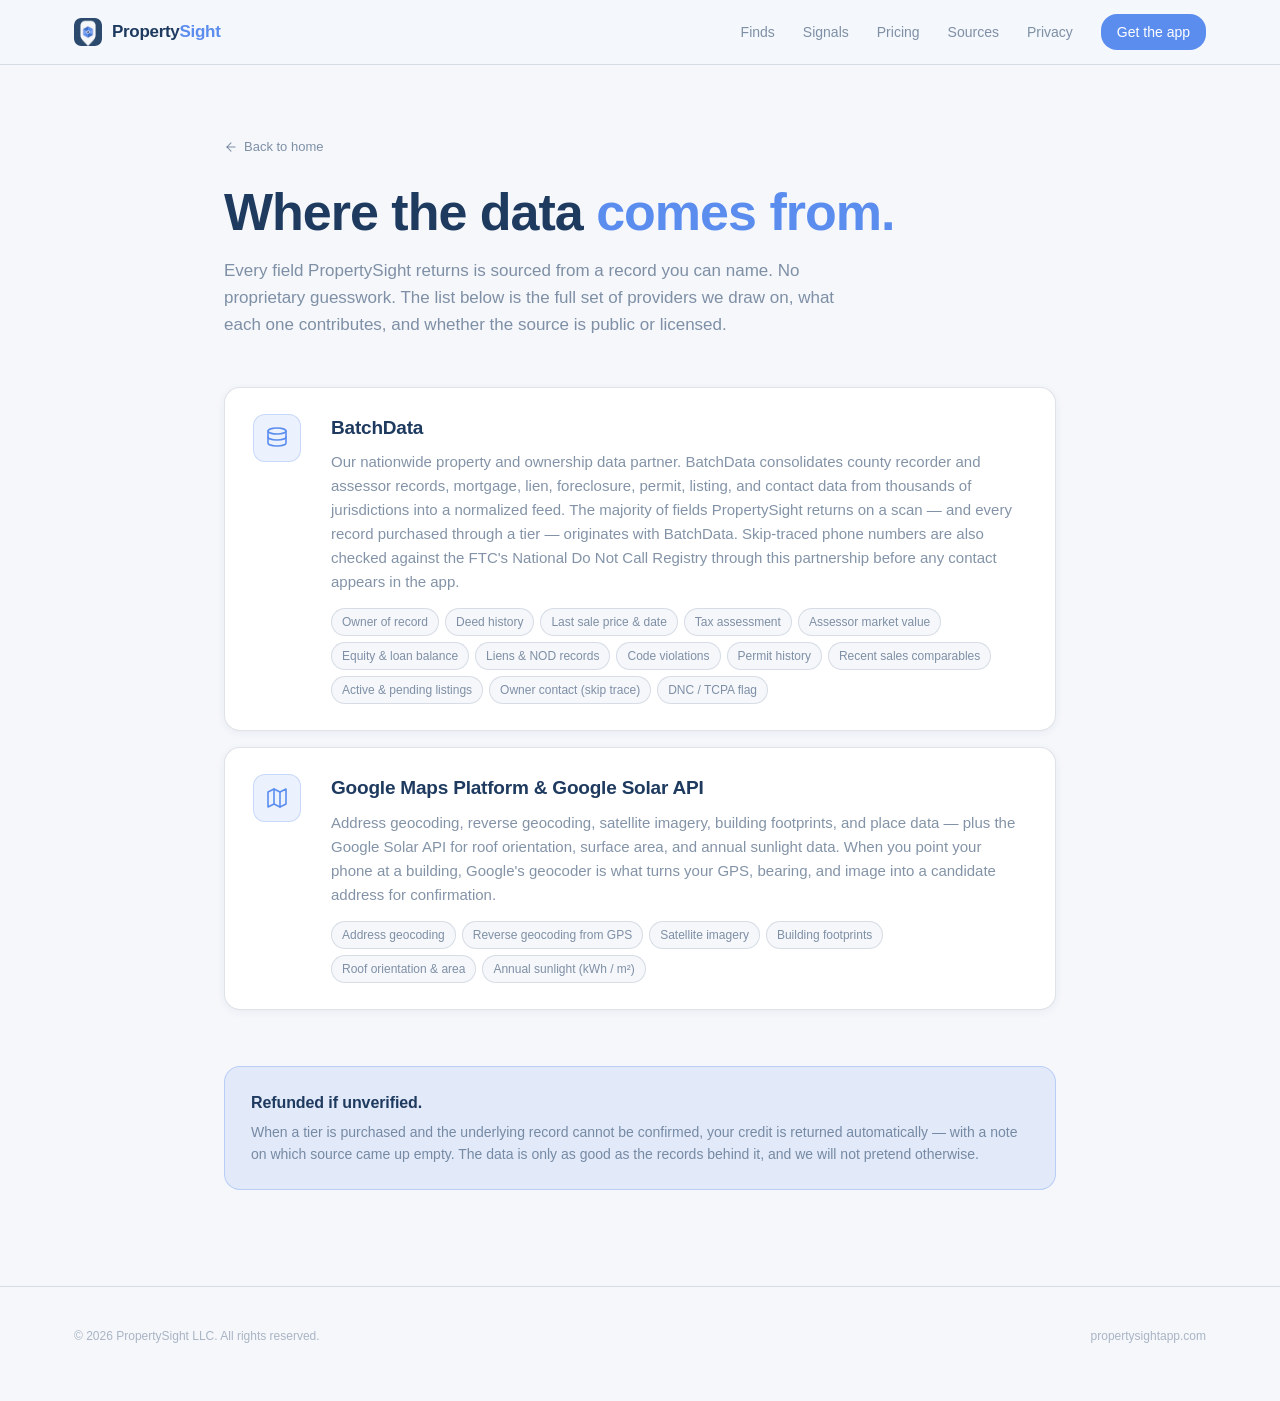
==== commit 1ab08dcb: "Add files via upload Content review" ====
--- a/data-sources.html
+++ b/data-sources.html
@@ -154,6 +154,14 @@
         <img src="assets/propertysight_icon.png" alt="" />
         <span class="word">Property<span class="sight">Sight</span></span>
       </a>
+      <input type="checkbox" id="nav-toggle" class="nav-toggle" />
+      <label for="nav-toggle" class="nav-burger" aria-label="Open menu">
+        <svg width="22" height="22" viewBox="0 0 24 24" fill="none" stroke="currentColor" stroke-width="2" stroke-linecap="round">
+          <line x1="4" y1="7" x2="20" y2="7"/>
+          <line x1="4" y1="12" x2="20" y2="12"/>
+          <line x1="4" y1="17" x2="20" y2="17"/>
+        </svg>
+      </label>
       <div class="nav-links">
         <a href="index.html#finds">Finds</a>
         <a href="index.html#signals">Signals</a>
@@ -200,7 +208,7 @@
             <li>Deed history</li>
             <li>Last sale price &amp; date</li>
             <li>Tax assessment</li>
-            <li>Estimated value</li>
+            <li>Assessor market value</li>
             <li>Equity &amp; loan balance</li>
             <li>Liens &amp; NOD records</li>
             <li>Code violations</li>
@@ -209,29 +217,6 @@
             <li>Active &amp; pending listings</li>
             <li>Owner contact (skip trace)</li>
             <li>DNC / TCPA flag</li>
-          </ul>
-        </div>
-      </div>
-
-      <!-- Federal Reserve -->
-      <div class="source">
-        <div class="source-ic">
-          <svg width="24" height="24" viewBox="0 0 24 24" fill="none" stroke="currentColor" stroke-width="1.6" stroke-linecap="round" stroke-linejoin="round">
-            <path d="M3 20h18"/>
-            <path d="M5 20V9"/><path d="M9 20V6"/>
-            <path d="M13 20V11"/><path d="M17 20V8"/>
-            <path d="M21 20V4"/>
-          </svg>
-        </div>
-        <div>
-          <div class="source-head">
-            <h2 class="source-title">Federal Reserve Economic Data (FRED)</h2>
-          </div>
-          <p class="source-body">Mortgage rates, lending indices, and macro indicators that feed into equity calculations and value estimates. Refreshed against the official FRED series so your equity numbers reflect current conditions, not last quarter's.</p>
-          <ul class="source-fields">
-            <li>30-year fixed mortgage rate</li>
-            <li>Regional housing indices</li>
-            <li>Loan-to-value inputs</li>
           </ul>
         </div>
       </div>
--- a/styles.css
+++ b/styles.css
@@ -74,8 +74,48 @@
   transition: color var(--t-fast) var(--ease);
 }
 .nav-links a:hover { color: var(--fg); }
+
+/* Hamburger (mobile only) */
+.nav-toggle { display: none; }
+.nav-burger {
+  display: none;
+  width: 44px;
+  height: 44px;
+  align-items: center;
+  justify-content: center;
+  border-radius: 8px;
+  color: var(--fg);
+  cursor: pointer;
+}
 @media (max-width: 640px) {
-  .nav-links a:not(.store-pill) { display: none; }
+  .nav-burger { display: inline-flex; }
+  .nav-inner { position: relative; }
+  .nav-links {
+    display: none;
+    position: absolute;
+    top: 64px;
+    left: -24px;
+    right: -24px;
+    flex-direction: column;
+    align-items: stretch;
+    gap: 0;
+    background: var(--bg);
+    border-bottom: 1px solid var(--border);
+    box-shadow: 0 14px 28px rgba(30,58,95,0.12);
+    padding: 6px 24px 16px;
+  }
+  .nav-toggle:checked ~ .nav-links { display: flex; }
+  .nav-links a {
+    font-size: 16px;
+    padding: 13px 0;
+    border-bottom: 1px solid var(--border);
+  }
+  .nav-links a:last-of-type { border-bottom: 0; }
+  .nav-links .store-pill {
+    margin-top: 10px;
+    height: 44px;
+    justify-content: center;
+  }
 }
 .store-pill {
   height: 36px;
@@ -246,6 +286,16 @@
   font-size: 13.5px;
   color: var(--fg-muted);
   line-height: 1.55;
+}
+.signal-when {
+  margin-top: auto;
+  padding-top: 4px;
+  font-size: 10px;
+  font-weight: 700;
+  letter-spacing: 0.5px;
+  text-transform: uppercase;
+  color: var(--fg-muted);
+  opacity: 0.72;
 }
 
 /* Closing CTA */
@@ -569,6 +619,25 @@
   color: var(--fg);
   letter-spacing: -0.2px;
 }
+.tier-badge {
+  display: inline-block;
+  margin-top: 6px;
+  padding: 3px 9px;
+  border-radius: 9999px;
+  font-size: 10px;
+  font-weight: 700;
+  letter-spacing: 0.4px;
+  text-transform: uppercase;
+  background: var(--accent-soft);
+  border: 1px solid rgba(91,141,239,0.35);
+  color: var(--accent);
+}
+.tier-note {
+  margin-top: 18px;
+  font-size: 13px;
+  line-height: 1.55;
+  color: var(--fg-muted);
+}
 .tier-lines {
   list-style: none;
   padding: 0;
@@ -747,3 +816,23 @@
 /* ── Reveal on scroll ─────────────────────────────────────── */
 .reveal { opacity: 0; transform: translateY(12px); transition: opacity 600ms var(--ease), transform 600ms var(--ease); }
 .reveal.in { opacity: 1; transform: none; }
+
+/* ── Mobile phone-mockup stacks ── */
+@media (max-width: 640px) {
+  /* Split hero: keep the front scan phone, hide the offset back phone */
+  .hero-phones-split { min-height: 0 !important; }
+  .hero-phones-split .phone-back { display: none; }
+  .hero-phones-split .phone-front { position: static !important; }
+
+  /* Centered hero: two fanned phones don't fit — keep the find phone */
+  .hero-phones-centered > div:first-child { display: none; }
+
+  /* Finds section: side-by-side pair overflows — keep the map phone */
+  .finds-phones .phone-list-wrap { display: none; }
+  .finds-phones .phone-map-wrap { margin-left: 0 !important; }
+
+  /* Tighter section rhythm on small screens */
+  .section { padding: 60px 0; }
+  .hero { padding: 40px 0 64px; }
+  .section.closing { padding: 72px 0 88px; }
+}
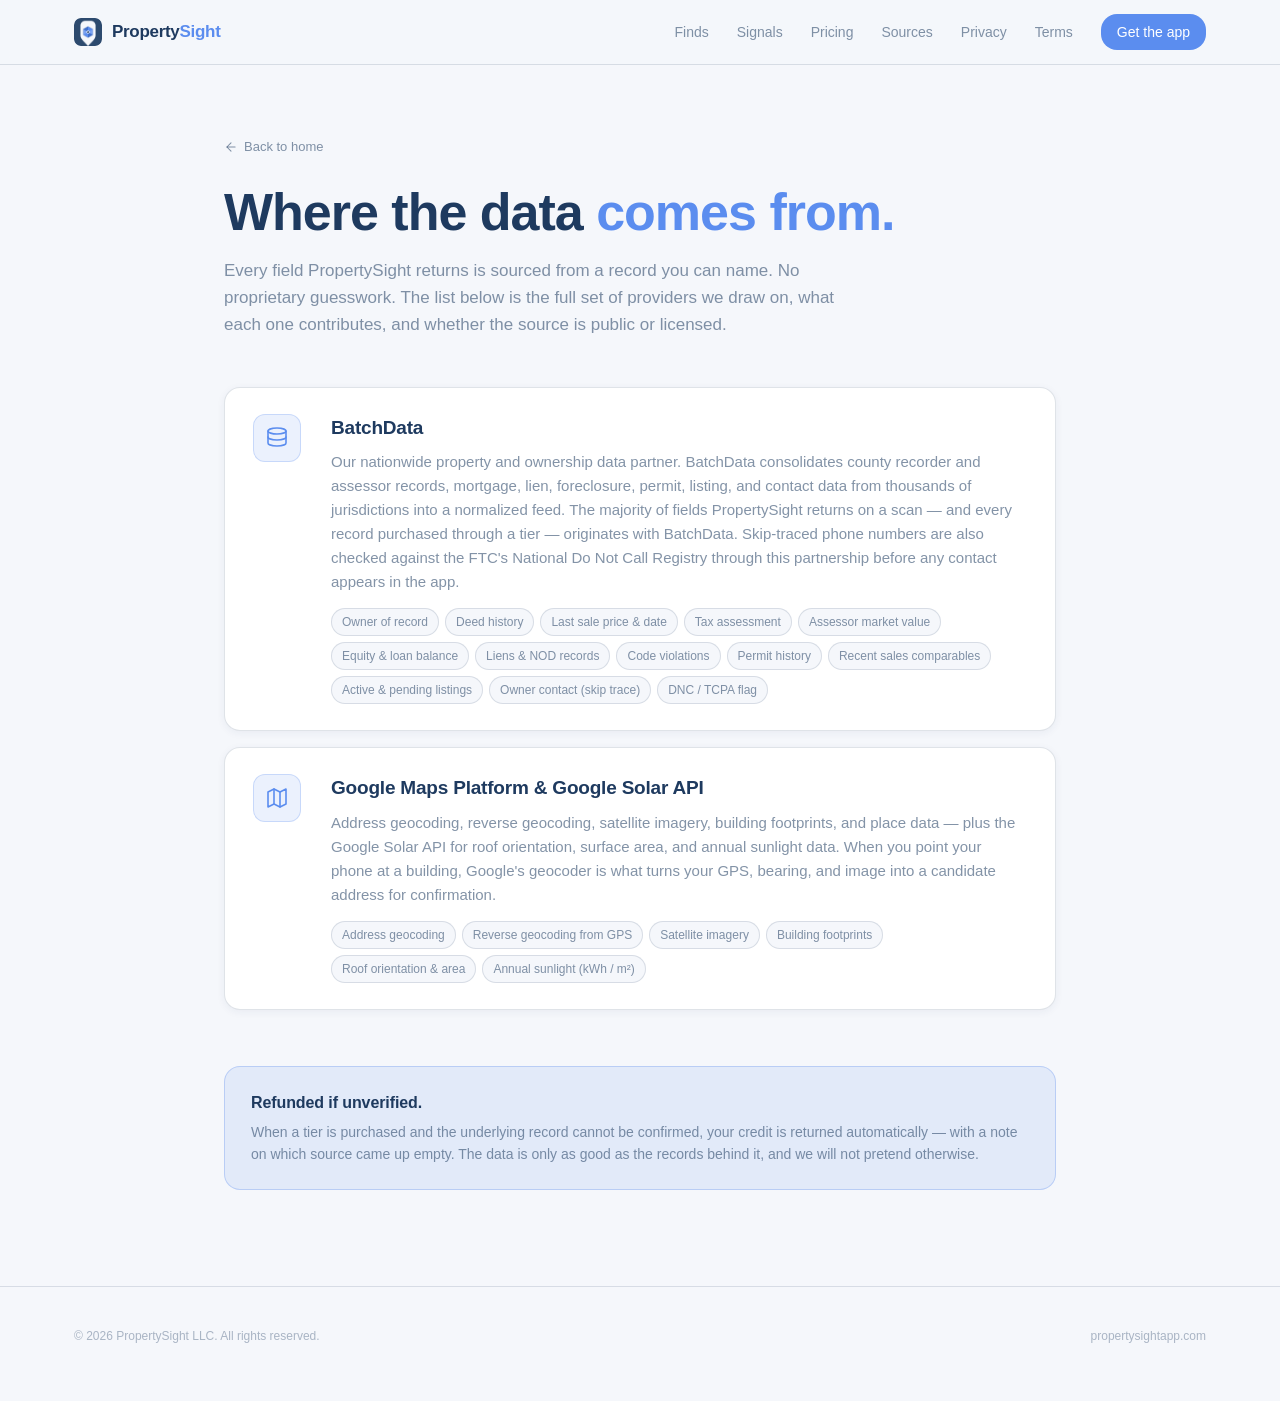
==== commit 5a346d04: "Add files via upload for Terms" ====
--- a/data-sources.html
+++ b/data-sources.html
@@ -168,6 +168,7 @@
         <a href="index.html#unlocks">Pricing</a>
         <a href="data-sources.html">Sources</a>
         <a href="privacy.html">Privacy</a>
+        <a href="terms.html">Terms</a>
         <a class="store-pill" href="index.html">Get the app</a>
       </div>
     </div>
--- a/styles.css
+++ b/styles.css
@@ -342,6 +342,15 @@
 .store-badge .stack { display: flex; flex-direction: column; line-height: 1.1; text-align: left; }
 .store-badge .stack .small { font-size: 10px; opacity: 0.78; }
 .store-badge .stack .big { font-size: 15px; font-weight: 600; letter-spacing: -0.2px; }
+.store-badge.soon {
+  background: transparent;
+  color: var(--fg-muted);
+  border: 1px dashed rgba(30, 58, 95, 0.32);
+  cursor: default;
+}
+.store-badge.soon:hover { transform: none; box-shadow: none; }
+.store-badge.soon svg { opacity: 0.55; }
+.store-badge.soon .stack .big { color: var(--fg); }
 
 /* Hero layout variants */
 .hero-grid {
@@ -567,6 +576,80 @@
   flex-shrink: 0;
 }
 
+/* Plans */
+.plan-grid {
+  display: grid;
+  grid-template-columns: repeat(2, 1fr);
+  gap: 16px;
+  margin: 40px auto 8px;
+  max-width: 660px;
+}
+@media (max-width: 720px) { .plan-grid { grid-template-columns: 1fr; } }
+.plan-card {
+  border: 1px solid rgba(30, 58, 95, 0.14);
+  border-radius: 16px;
+  padding: 22px 22px 24px;
+  background: var(--bg);
+  display: flex;
+  flex-direction: column;
+}
+.plan-card.featured {
+  border-color: var(--accent);
+  box-shadow: 0 0 0 1px var(--accent), 0 14px 34px -18px rgba(44, 74, 110, 0.5);
+}
+.plan-flag {
+  align-self: flex-start;
+  font-size: 10px; font-weight: 800; letter-spacing: 0.6px; text-transform: uppercase;
+  color: var(--accent);
+  background: var(--accent-soft);
+  padding: 3px 10px; border-radius: 999px;
+  margin-bottom: 12px;
+}
+.plan-name { font-size: 15px; font-weight: 700; color: var(--fg); letter-spacing: -0.2px; }
+.plan-price { margin: 8px 0 2px; display: flex; align-items: baseline; gap: 4px; }
+.plan-price .amt { font-size: 34px; font-weight: 800; letter-spacing: -1px; color: var(--fg); }
+.plan-price .per { font-size: 13px; color: var(--fg-muted); font-weight: 600; }
+.plan-price .tbd { font-size: 15px; font-weight: 700; color: var(--accent); }
+.plan-allot { margin: 12px 0 0; padding: 14px 0 0; border-top: 1px solid rgba(30,58,95,0.1);
+  display: flex; flex-direction: column; gap: 8px; }
+.plan-allot .row { display: flex; align-items: baseline; gap: 8px; font-size: 13px; color: var(--fg); }
+.plan-allot .n { font-weight: 800; font-variant-numeric: tabular-nums; min-width: 26px; }
+.plan-allot .lbl { color: var(--fg-muted); }
+.plan-foot { margin-top: 14px; font-size: 11.5px; color: var(--fg-muted); line-height: 1.5; }
+
+.topup-note {
+  margin: 16px 0 0;
+  display: flex; align-items: center; gap: 10px; flex-wrap: wrap;
+  font-size: 12.5px; color: var(--fg-muted);
+}
+.topup-note b { color: var(--fg); font-weight: 700; }
+.topup-note .tp-pill {
+  font-size: 10px; font-weight: 800; letter-spacing: 0.5px; text-transform: uppercase;
+  color: #2E7D32; background: rgba(76,175,80,0.14); padding: 3px 9px; border-radius: 999px;
+}
+
+/* Credit explainer */
+.credit-explainer {
+  margin: 18px auto 0;
+  max-width: 660px;
+  border: 1px solid rgba(30,58,95,0.14);
+  border-radius: 16px;
+  padding: 20px 22px 22px;
+  background: var(--surface, rgba(30,58,95,0.03));
+}
+.ce-head {
+  font-size: 11px; font-weight: 800; letter-spacing: 0.6px; text-transform: uppercase;
+  color: var(--accent); margin-bottom: 14px;
+}
+.ce-grid {
+  display: grid; grid-template-columns: repeat(3, 1fr); gap: 20px;
+}
+@media (max-width: 720px) { .ce-grid { grid-template-columns: 1fr; gap: 16px; } }
+.ce-item { display: flex; flex-direction: column; gap: 5px; }
+.ce-n { font-size: 15px; font-weight: 800; color: var(--fg); letter-spacing: -0.2px; }
+.ce-d { font-size: 12.5px; line-height: 1.55; color: var(--fg-muted); }
+.ce-d strong { color: var(--fg); font-weight: 700; }
+
 .tier-head {
   margin-top: 56px;
   display: flex;
@@ -630,6 +713,14 @@
   text-transform: uppercase;
   background: var(--accent-soft);
   border: 1px solid rgba(91,141,239,0.35);
+  color: var(--accent);
+}
+.tier-cost {
+  margin-top: 8px;
+  font-size: 11px;
+  font-weight: 800;
+  letter-spacing: 0.4px;
+  text-transform: uppercase;
   color: var(--accent);
 }
 .tier-note {
@@ -800,6 +891,23 @@
   transition: color var(--t-fast) var(--ease);
 }
 .footer a:hover { color: var(--fg); }
+.footer .soon-link {
+  color: var(--fg-faint);
+  font-size: 14px;
+  display: inline-flex;
+  align-items: center;
+  gap: 7px;
+}
+.footer .soon-link::after {
+  content: 'SOON';
+  font-size: 8.5px;
+  font-weight: 700;
+  letter-spacing: 0.5px;
+  padding: 1px 5px;
+  border-radius: 999px;
+  background: var(--accent-soft);
+  color: var(--accent);
+}
 .footer-meta {
   margin-top: 40px;
   padding-top: 24px;
